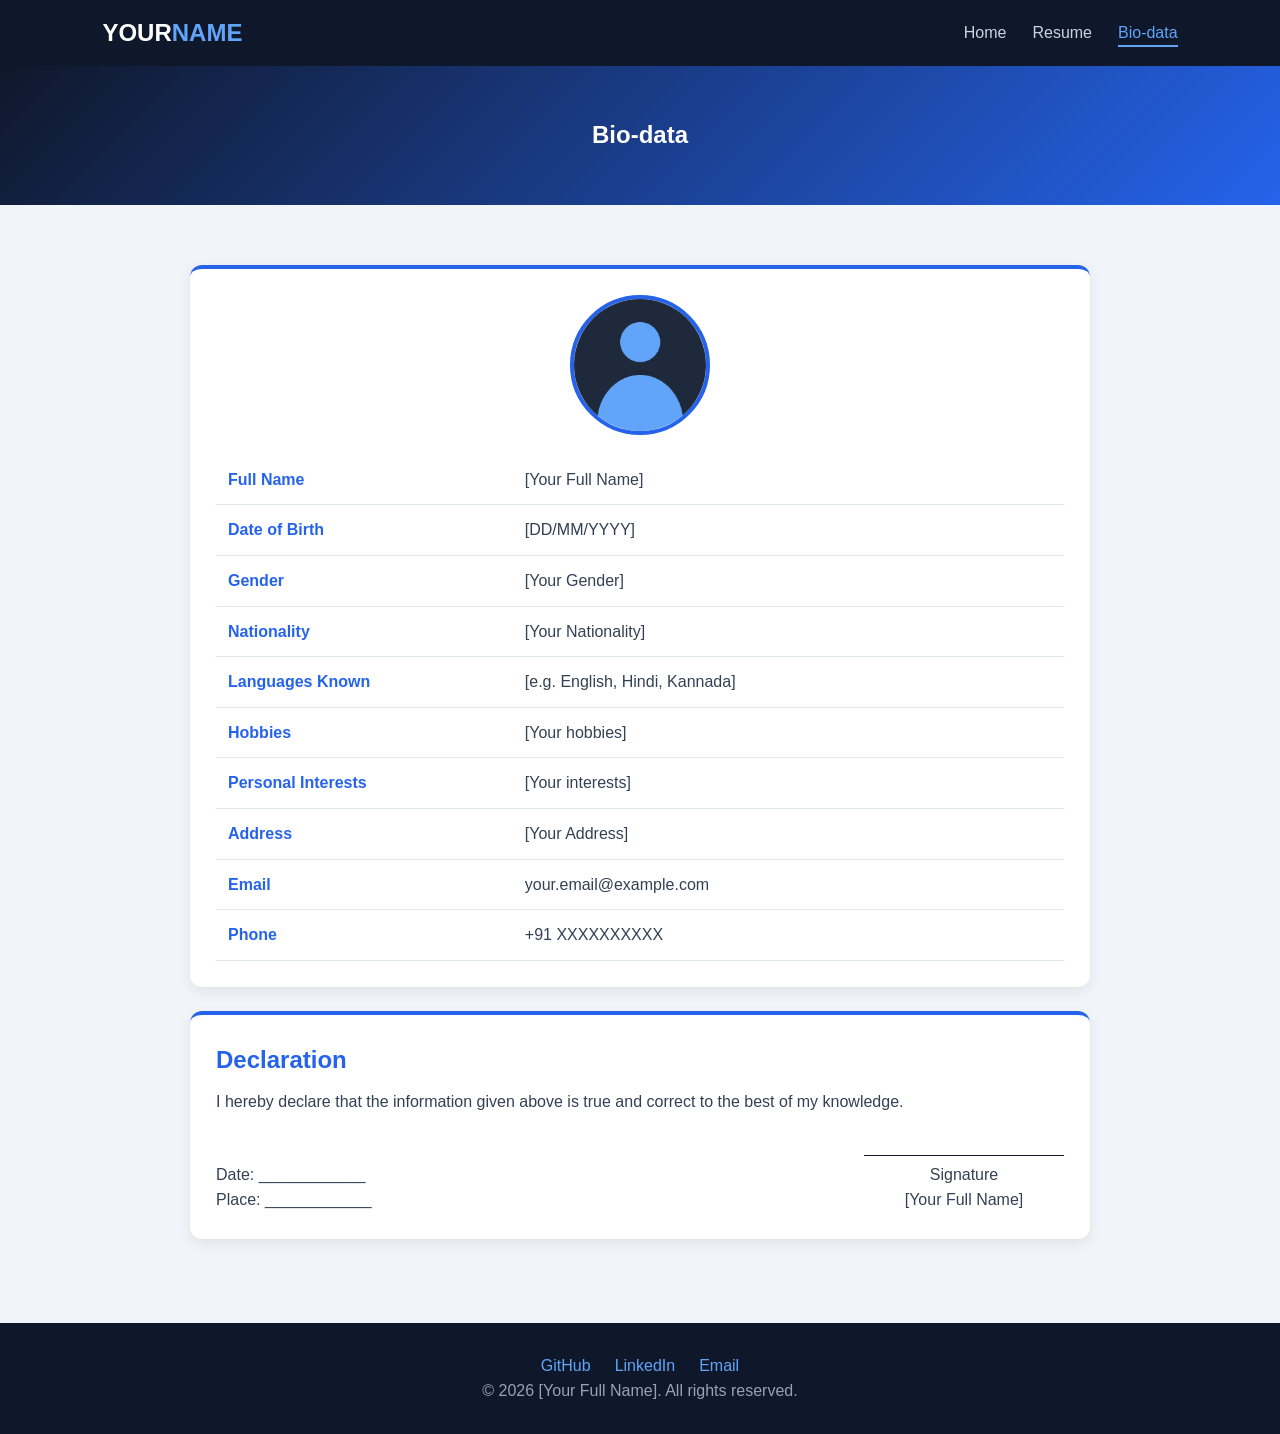
==== personal-website/biodata.html @ d7ddfd1e "Initial portfolio website" ====
<!DOCTYPE html>
<html lang="en"><head><meta charset="UTF-8">
<meta name="viewport" content="width=device-width, initial-scale=1.0">
<title>Bio-data | Appasaheb N</title>
<link rel="stylesheet" href="css/style.css"></head><body>
<header class="navbar"><a href="index.html" class="logo">YOUR<span>NAME</span></a>
<button id="menu-toggle" aria-label="Menu">&#9776;</button>
<nav id="nav-links"><a href="index.html">Home</a><a href="resume.html">Resume</a><a href="biodata.html" class="active">Bio-data</a></nav></header>
<section class="page-banner"><h1>Bio-data</h1></section>

<section class="section"><div class="container">
  <div class="card fade-in">
    <img src="images/profile.jpg" alt="Profile photo" class="bio-photo">
    <table class="bio-table">
      <tr><th>Full Name</th><td>[Your Full Name]</td></tr>
      <tr><th>Date of Birth</th><td>[DD/MM/YYYY]</td></tr>
      <tr><th>Gender</th><td>[Your Gender]</td></tr>
      <tr><th>Nationality</th><td>[Your Nationality]</td></tr>
      <tr><th>Languages Known</th><td>[e.g. English, Hindi, Kannada]</td></tr>
      <tr><th>Hobbies</th><td>[Your hobbies]</td></tr>
      <tr><th>Personal Interests</th><td>[Your interests]</td></tr>
      <tr><th>Address</th><td>[Your Address]</td></tr>
      <tr><th>Email</th><td>your.email@example.com</td></tr>
      <tr><th>Phone</th><td>+91 XXXXXXXXXX</td></tr>
    </table>
  </div>

  <!-- Declaration and signature -->
  <div class="card fade-in">
    <h2>Declaration</h2>
    <p>I hereby declare that the information given above is true and correct to the best of my knowledge.</p>
    <div class="sign"><p>Date: ____________<br>Place: ____________</p><p class="sig-line">Signature<br>[Your Full Name]</p></div>
  </div>
</div></section>
<footer class="footer"><div class="social"><a href="https://github.com/your-username" target="_blank">GitHub</a><a href="https://linkedin.com/in/your-username" target="_blank">LinkedIn</a><a href="mailto:your.email@example.com">Email</a></div>
<p>&copy; 2026 [Your Full Name]. All rights reserved.</p></footer>
<button id="back-to-top" title="Back to top">&#8679;</button>
<script src="https://cdnjs.cloudflare.com/ajax/libs/jquery/3.7.1/jquery.min.js"></script>
<script src="js/script.js"></script>
<script src="js/jquery.js"></script></body></html>
---- personal-website/css/style.css ----
/* ===== COLORS (change here to restyle the whole site) ===== */
:root{--blue:#2563eb;--light-blue:#60a5fa;--dark:#0f172a;--dark2:#1e293b;--white:#fff;--bg:#f1f5f9;--text:#334155}
*{margin:0;padding:0;box-sizing:border-box}
html{scroll-behavior:smooth}
body{font-family:'Segoe UI',Arial,sans-serif;background:var(--bg);color:var(--text);line-height:1.6}
a{text-decoration:none}

/* ===== NAVIGATION BAR ===== */
.navbar{position:sticky;top:0;z-index:100;display:flex;justify-content:space-between;align-items:center;padding:14px 8%;background:var(--dark)}
.logo{color:var(--white);font-size:1.5rem;font-weight:700}
.logo span{color:var(--light-blue)}
#nav-links a{color:#cbd5e1;margin-left:26px;padding-bottom:4px;transition:.3s;border-bottom:2px solid transparent}
#nav-links a:hover,#nav-links a.active{color:var(--light-blue);border-bottom-color:var(--light-blue)}
#menu-toggle{display:none;background:none;border:none;color:var(--white);font-size:1.8rem;cursor:pointer}

/* ===== HERO (home page top) ===== */
.hero{display:flex;align-items:center;justify-content:space-between;gap:40px;padding:80px 8%;background:linear-gradient(135deg,var(--dark),var(--dark2) 60%,var(--blue));color:var(--white)}
.hello{color:var(--light-blue)}
.hero h1{font-size:2.8rem}
.hero h3{margin:8px 0 14px;font-weight:400;color:#bfdbfe}
.hero-img img{width:260px;height:260px;object-fit:cover;border-radius:50%;border:6px solid var(--light-blue);box-shadow:0 0 30px rgba(96,165,250,.5)}

/* ===== BUTTONS ===== */
.btn{display:inline-block;margin:20px 12px 0 0;padding:12px 28px;background:var(--blue);color:var(--white);border:2px solid var(--blue);border-radius:30px;cursor:pointer;transition:.3s}
.btn:hover{background:var(--light-blue);border-color:var(--light-blue);transform:translateY(-3px)}
.btn-outline{background:transparent}

/* ===== SECTIONS AND CARDS ===== */
.section{padding:60px 8%}
.section.alt{background:var(--white)}
.container{max-width:900px;margin:auto}
.title{text-align:center;color:var(--dark);margin-bottom:28px;font-size:2rem}
.title::after{content:"";display:block;width:60px;height:4px;background:var(--blue);margin:8px auto 0;border-radius:2px}
.center-text{max-width:700px;margin:auto;text-align:center}
.grid{display:grid;grid-template-columns:repeat(auto-fit,minmax(240px,1fr));gap:24px}
.card{background:var(--white);padding:26px;border-radius:12px;margin-bottom:24px;border-top:4px solid var(--blue);box-shadow:0 4px 14px rgba(0,0,0,.08);transition:.3s}
.card:hover{box-shadow:0 10px 24px rgba(37,99,235,.25)}
.card h2,.card h3{color:var(--blue);margin-bottom:10px}
.card ul{padding-left:20px}
.card li{margin-bottom:10px}
.page-banner{padding:50px 8%;text-align:center;color:var(--white);background:linear-gradient(135deg,var(--dark),var(--blue))}

/* ===== SKILL BARS ===== */
.skill{margin-bottom:14px}
.bar{height:12px;background:#e2e8f0;border-radius:10px;overflow:hidden}
.fill{height:100%;width:0;background:linear-gradient(90deg,var(--blue),var(--light-blue));border-radius:10px}

/* ===== BIO-DATA PAGE ===== */
.bio-photo{display:block;width:140px;height:140px;object-fit:cover;border-radius:50%;margin:0 auto 20px;border:4px solid var(--blue)}
.bio-table{width:100%;border-collapse:collapse}
.bio-table th,.bio-table td{padding:12px;border-bottom:1px solid #e2e8f0;text-align:left}
.bio-table th{width:35%;color:var(--blue)}
.sign{display:flex;justify-content:space-between;align-items:flex-end;margin-top:40px}
.sig-line{border-top:1px solid var(--dark);padding-top:6px;min-width:200px;text-align:center}

/* ===== FOOTER AND BACK-TO-TOP ===== */
.footer{background:var(--dark);color:#94a3b8;text-align:center;padding:30px 8%}
.social a{color:var(--light-blue);margin:0 12px;transition:.3s}
.social a:hover{color:var(--white)}
#back-to-top{display:none;position:fixed;right:24px;bottom:24px;width:46px;height:46px;border:none;border-radius:50%;background:var(--blue);color:var(--white);font-size:1.4rem;cursor:pointer;transition:.3s}
#back-to-top:hover{background:var(--light-blue)}

/* ===== SCROLL ANIMATION (jQuery adds .show) ===== */
.fade-in{opacity:0;transform:translateY(30px);transition:opacity .8s,transform .8s}
.fade-in.show{opacity:1;transform:none}

/* ===== RESPONSIVE: tablet and mobile ===== */
@media(max-width:768px){
  #menu-toggle{display:block}
  #nav-links{display:none;position:absolute;top:100%;left:0;width:100%;background:var(--dark2);flex-direction:column}
  #nav-links.open{display:flex}
  #nav-links a{margin:0;padding:14px 8%}
  .hero{flex-direction:column-reverse;text-align:center;padding:50px 6%}
  .hero h1{font-size:2rem}
  .sign{flex-direction:column;align-items:flex-start;gap:30px}
}
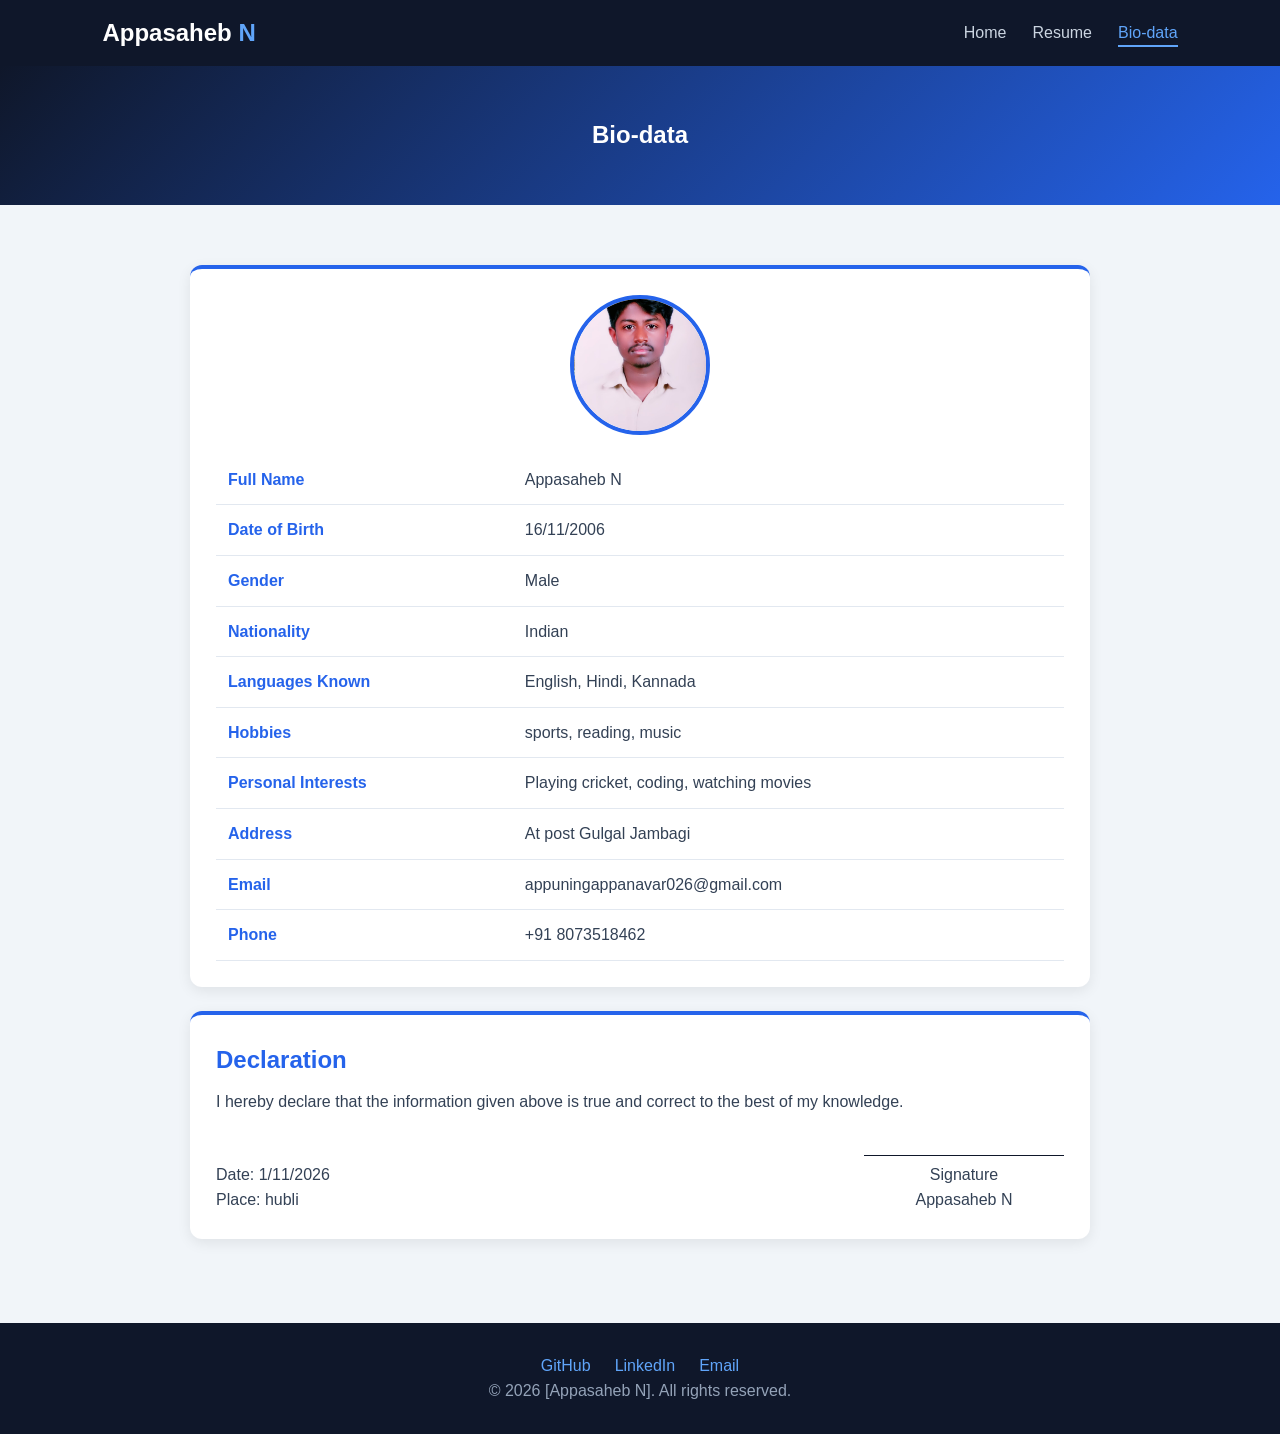
==== commit 6af66ea1: "Updated portfolio website" ====
--- a/personal-website/biodata.html
+++ b/personal-website/biodata.html
@@ -3,25 +3,25 @@
 <meta name="viewport" content="width=device-width, initial-scale=1.0">
 <title>Bio-data | Appasaheb N</title>
 <link rel="stylesheet" href="css/style.css"></head><body>
-<header class="navbar"><a href="index.html" class="logo">YOUR<span>NAME</span></a>
+<header class="navbar"><a href="index.html" class="logo">Appasaheb<span> N</span></a>
 <button id="menu-toggle" aria-label="Menu">&#9776;</button>
 <nav id="nav-links"><a href="index.html">Home</a><a href="resume.html">Resume</a><a href="biodata.html" class="active">Bio-data</a></nav></header>
 <section class="page-banner"><h1>Bio-data</h1></section>
 
 <section class="section"><div class="container">
   <div class="card fade-in">
-    <img src="images/profile.jpg" alt="Profile photo" class="bio-photo">
+    <img src="images/profile.jpeg" alt="Profile photo" class="bio-photo">
     <table class="bio-table">
-      <tr><th>Full Name</th><td>[Your Full Name]</td></tr>
-      <tr><th>Date of Birth</th><td>[DD/MM/YYYY]</td></tr>
-      <tr><th>Gender</th><td>[Your Gender]</td></tr>
-      <tr><th>Nationality</th><td>[Your Nationality]</td></tr>
-      <tr><th>Languages Known</th><td>[e.g. English, Hindi, Kannada]</td></tr>
-      <tr><th>Hobbies</th><td>[Your hobbies]</td></tr>
-      <tr><th>Personal Interests</th><td>[Your interests]</td></tr>
-      <tr><th>Address</th><td>[Your Address]</td></tr>
-      <tr><th>Email</th><td>your.email@example.com</td></tr>
-      <tr><th>Phone</th><td>+91 XXXXXXXXXX</td></tr>
+      <tr><th>Full Name</th><td>Appasaheb N</td></tr>
+      <tr><th>Date of Birth</th><td>16/11/2006</td></tr>
+      <tr><th>Gender</th><td>Male</td></tr>
+      <tr><th>Nationality</th><td>Indian</td></tr>
+      <tr><th>Languages Known</th><td> English, Hindi, Kannada</td></tr>
+      <tr><th>Hobbies</th><td>sports, reading, music</td></tr>
+      <tr><th>Personal Interests</th><td>Playing cricket, coding, watching movies</td></tr>
+      <tr><th>Address</th><td>At post Gulgal Jambagi</td></tr>
+      <tr><th>Email</th><td>appuningappanavar026@gmail.com</td></tr>
+      <tr><th>Phone</th><td>+91 8073518462</td></tr>
     </table>
   </div>
 
@@ -29,11 +29,11 @@
   <div class="card fade-in">
     <h2>Declaration</h2>
     <p>I hereby declare that the information given above is true and correct to the best of my knowledge.</p>
-    <div class="sign"><p>Date: ____________<br>Place: ____________</p><p class="sig-line">Signature<br>[Your Full Name]</p></div>
+    <div class="sign"><p>Date: 1/11/2026<br>Place: hubli</p><p class="sig-line">Signature<br>Appasaheb N</p></div>
   </div>
 </div></section>
-<footer class="footer"><div class="social"><a href="https://github.com/your-username" target="_blank">GitHub</a><a href="https://linkedin.com/in/your-username" target="_blank">LinkedIn</a><a href="mailto:your.email@example.com">Email</a></div>
-<p>&copy; 2026 [Your Full Name]. All rights reserved.</p></footer>
+<footer class="footer"><div class="social"><a href="https://github.com/Appasaheb-Ningappanavar" target="_blank">GitHub</a><a href="https://linkedin.com/in/appasaheb-n" target="_blank">LinkedIn</a><a href="mailto:appuningappanavar026@gmail.com">Email</a></div>
+<p>&copy; 2026 [Appasaheb N]. All rights reserved.</p></footer>
 <button id="back-to-top" title="Back to top">&#8679;</button>
 <script src="https://cdnjs.cloudflare.com/ajax/libs/jquery/3.7.1/jquery.min.js"></script>
 <script src="js/script.js"></script>
